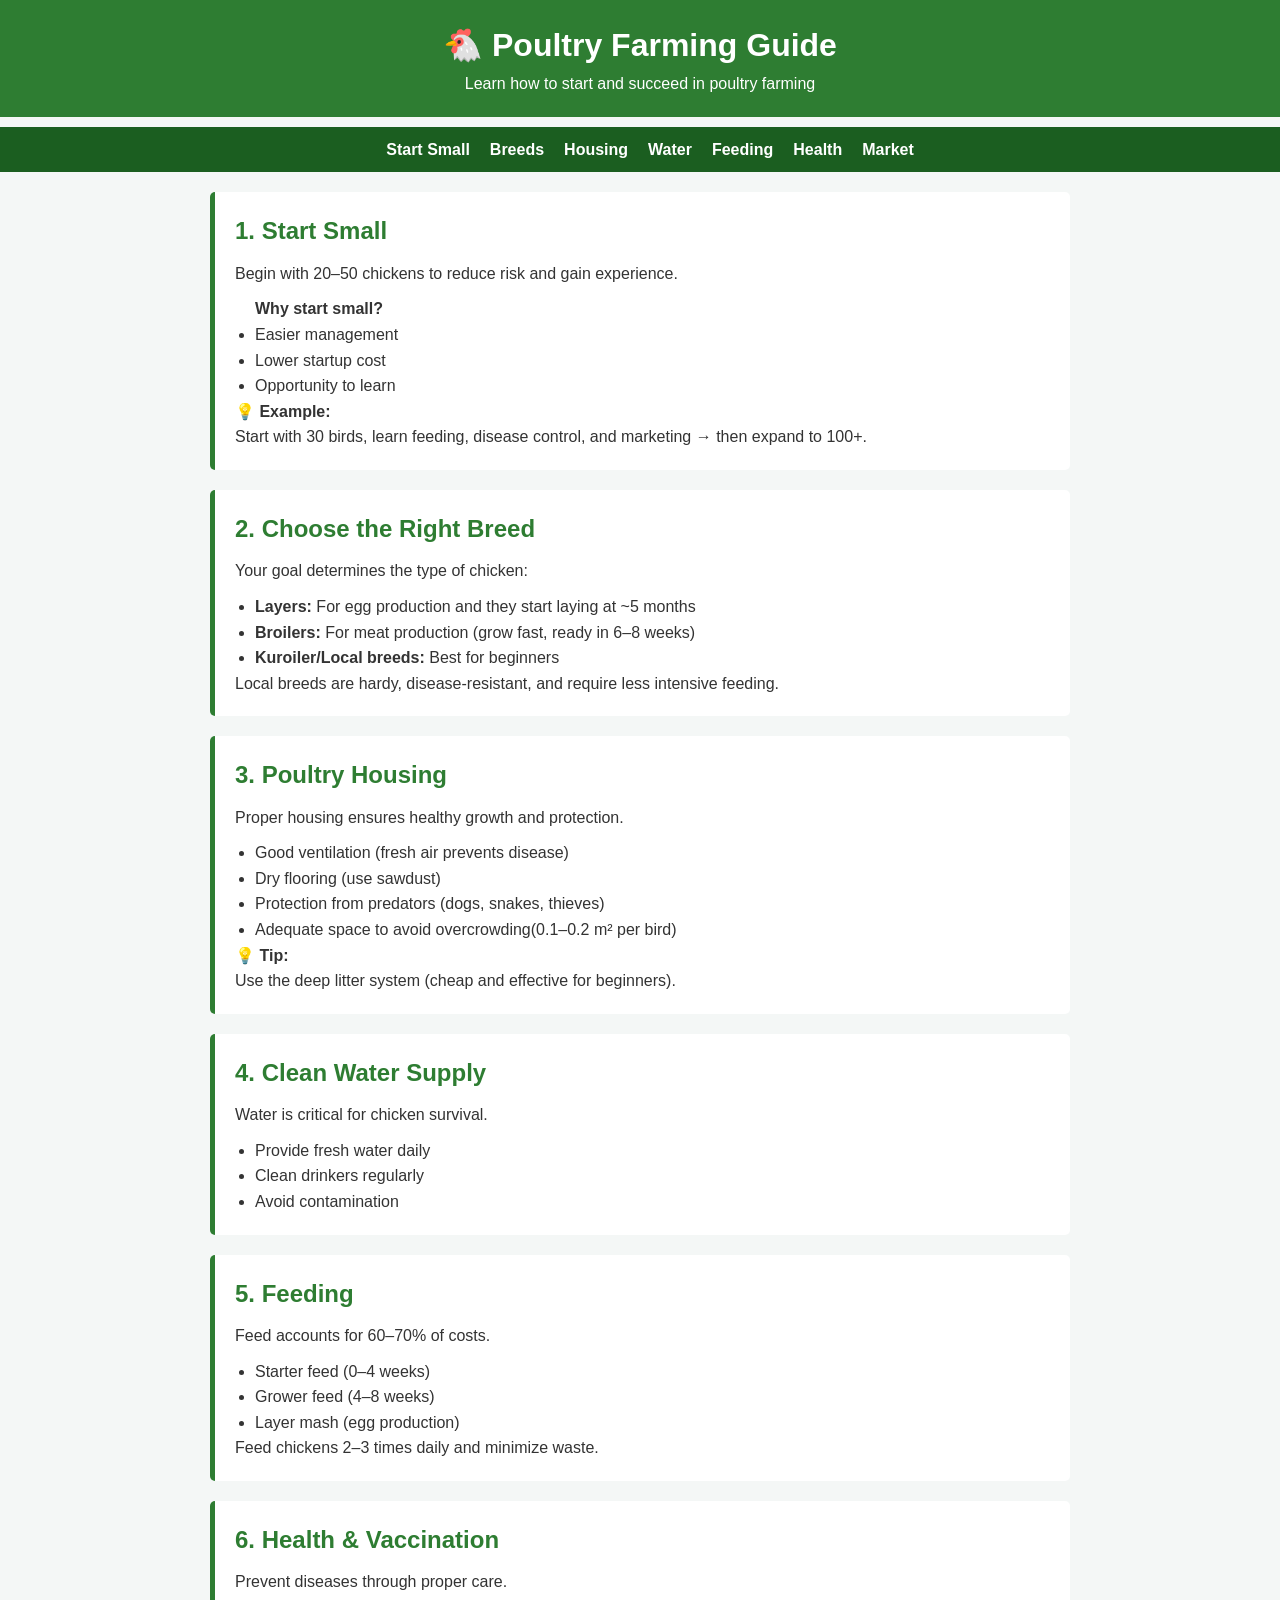
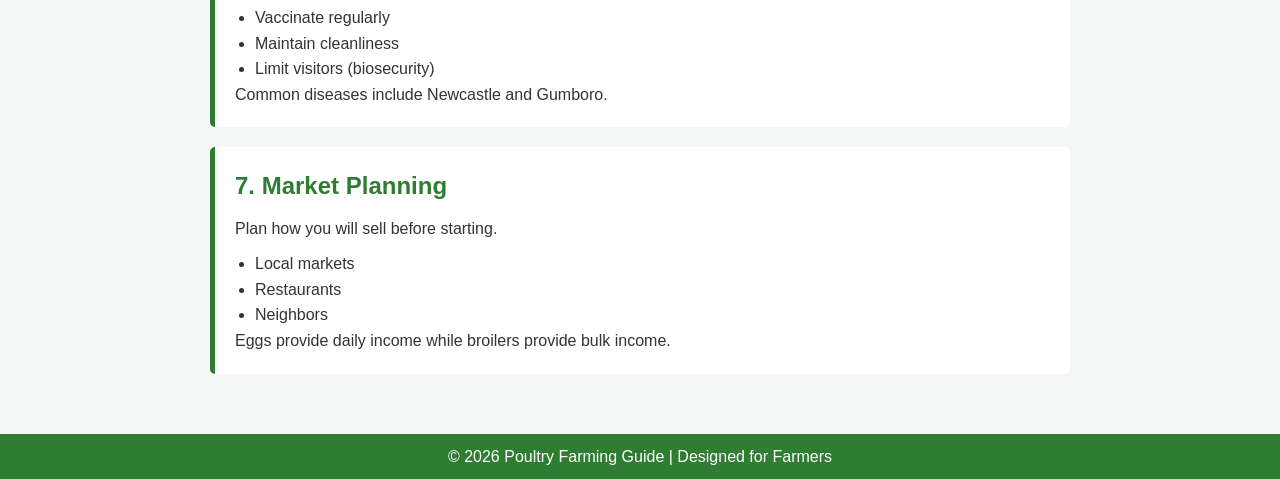
==== Poultry/index.html @ 1a9c6d1d "poultry" ====
<!DOCTYPE html>
<html lang="en">
<head>
    <meta charset="UTF-8">
    <meta name="viewport" content="width=device-width, initial-scale=1.0">
    <title>Poultry Farming Guide</title>
    <link rel="stylesheet" href="styles.css">
</head>
<body>

<header>
    <h1>🐔 Poultry Farming Guide</h1>
    <p>Learn how to start and succeed in poultry farming</p>
</header>

<nav>
    <ul>
        <li><a href="#start">Start Small</a></li>
        <li><a href="#breed">Breeds</a></li>
        <li><a href="#housing">Housing</a></li>
        <li><a href="#water">Water</a></li>
        <li><a href="#feeding">Feeding</a></li>
        <li><a href="#health">Health</a></li>
        <li><a href="#market">Market</a></li>
    </ul>
</nav>

<main>

<section id="start">
    <h2>1. Start Small</h2>
    <p>Begin with 20–50 chickens to reduce risk and gain experience.</p>
    
    <ul>
        <h4>Why start small?</h4>
        <li>Easier management</li>
        <li>Lower startup cost</li>
        <li>Opportunity to learn</li>
    </ul>
    <h4>💡 Example:</h4>
    <p>Start with 30 birds, learn feeding, disease control, and marketing → then expand to 100+.</p>
</section>

<section id="breed">
    <h2>2. Choose the Right Breed</h2>
    <p>Your goal determines the type of chicken:</p>
    <ul>
        <li><strong>Layers:</strong> For egg production and they start laying at ~5 months</li>
        <li><strong>Broilers:</strong> For meat production (grow fast, ready in 6–8 weeks)</li>
        <li><strong>Kuroiler/Local breeds:</strong> Best for beginners</li>
    </ul>
    <p>Local breeds are hardy, disease-resistant, and require less intensive feeding.</p>
</section>

<section id="housing">
    <h2>3. Poultry Housing</h2>
    <p>Proper housing ensures healthy growth and protection.</p>
    <ul>
        <li>Good ventilation (fresh air prevents disease)</li>
        <li>Dry flooring (use sawdust)</li>
        <li>Protection from predators (dogs, snakes, thieves)</li>
        <li>Adequate space to avoid overcrowding(0.1–0.2 m² per bird)</li>
    </ul>
    <h4>💡 Tip:</h4>
    <p>Use the deep litter system (cheap and effective for beginners).</p>
</section>

<section id="water">
    <h2>4. Clean Water Supply</h2>
    <p>Water is critical for chicken survival.</p>
    <ul>
        <li>Provide fresh water daily</li>
        <li>Clean drinkers regularly</li>
        <li>Avoid contamination</li>
    </ul>
</section>

<section id="feeding">
    <h2>5. Feeding</h2>
    <p>Feed accounts for 60–70% of costs.</p>
    <ul>
        <li>Starter feed (0–4 weeks)</li>
        <li>Grower feed (4–8 weeks)</li>
        <li>Layer mash (egg production)</li>
    </ul>
    <p>Feed chickens 2–3 times daily and minimize waste.</p>
</section>

<section id="health">
    <h2>6. Health & Vaccination</h2>
    <p>Prevent diseases through proper care.</p>
    <ul>
        <li>Vaccinate regularly</li>
        <li>Maintain cleanliness</li>
        <li>Limit visitors (biosecurity)</li>
    </ul>
    <p>Common diseases include Newcastle and Gumboro.</p>
</section>

<section id="market">
    <h2>7. Market Planning</h2>
    <p>Plan how you will sell before starting.</p>
    <ul>
        <li>Local markets</li>
        <li>Restaurants</li>
        <li>Neighbors</li>
    </ul>
    <p>Eggs provide daily income while broilers provide bulk income.</p>
</section>

</main>

<footer>
    <p>© 2026 Poultry Farming Guide | Designed for Farmers</p>
</footer>

</body>
</html>
---- Poultry/styles.css ----
* {
    margin: 0;
    padding: 0;
    box-sizing: border-box;
    font-family: Arial, sans-serif;
}

body {
    background-color: #f4f7f6;
    color: #333;
    line-height: 1.6;
}

header {
    background-color: #2e7d32;
    color: white;
    text-align: center;
    padding: 20px;
}

nav {
    background-color: #1b5e20;
}

nav ul {
    display: flex;
    justify-content: center;
    list-style: none;
}

nav ul li {
    margin: 10px;
}

nav ul li a {
    color: white;
    text-decoration: none;
    font-weight: bold;
}

nav ul li a:hover {
    text-decoration: underline;
}

main {
    padding: 20px;
    max-width: 900px;
    margin: auto;
}

section {
    background: white;
    margin-bottom: 20px;
    padding: 20px;
    border-left: 5px solid #2e7d32;
    border-radius: 5px;
}

h2 {
    margin-bottom: 10px;
    color: #2e7d32;
}

ul {
    margin-top: 10px;
    padding-left: 20px;
}

footer {
    text-align: center;
    background-color: #2e7d32;
    color: white;
    padding: 10px;
    margin-top: 20px;
}
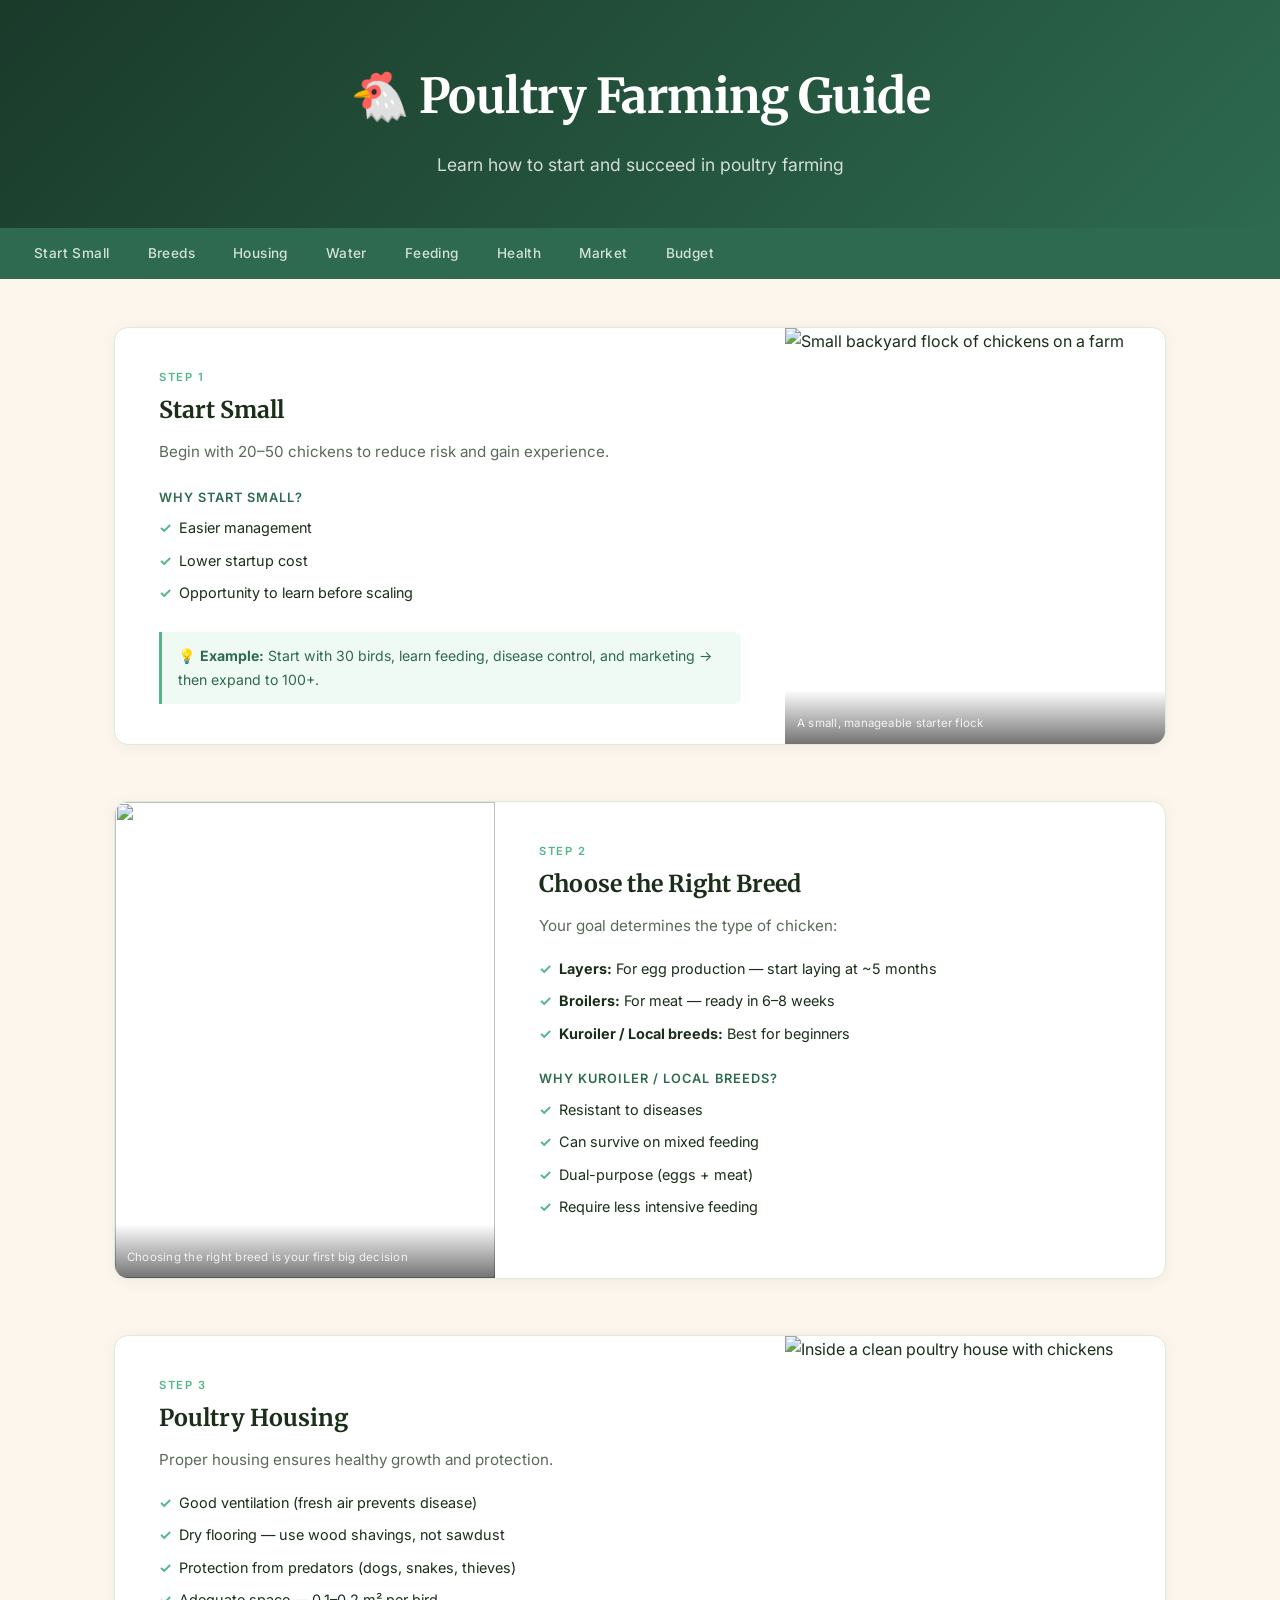
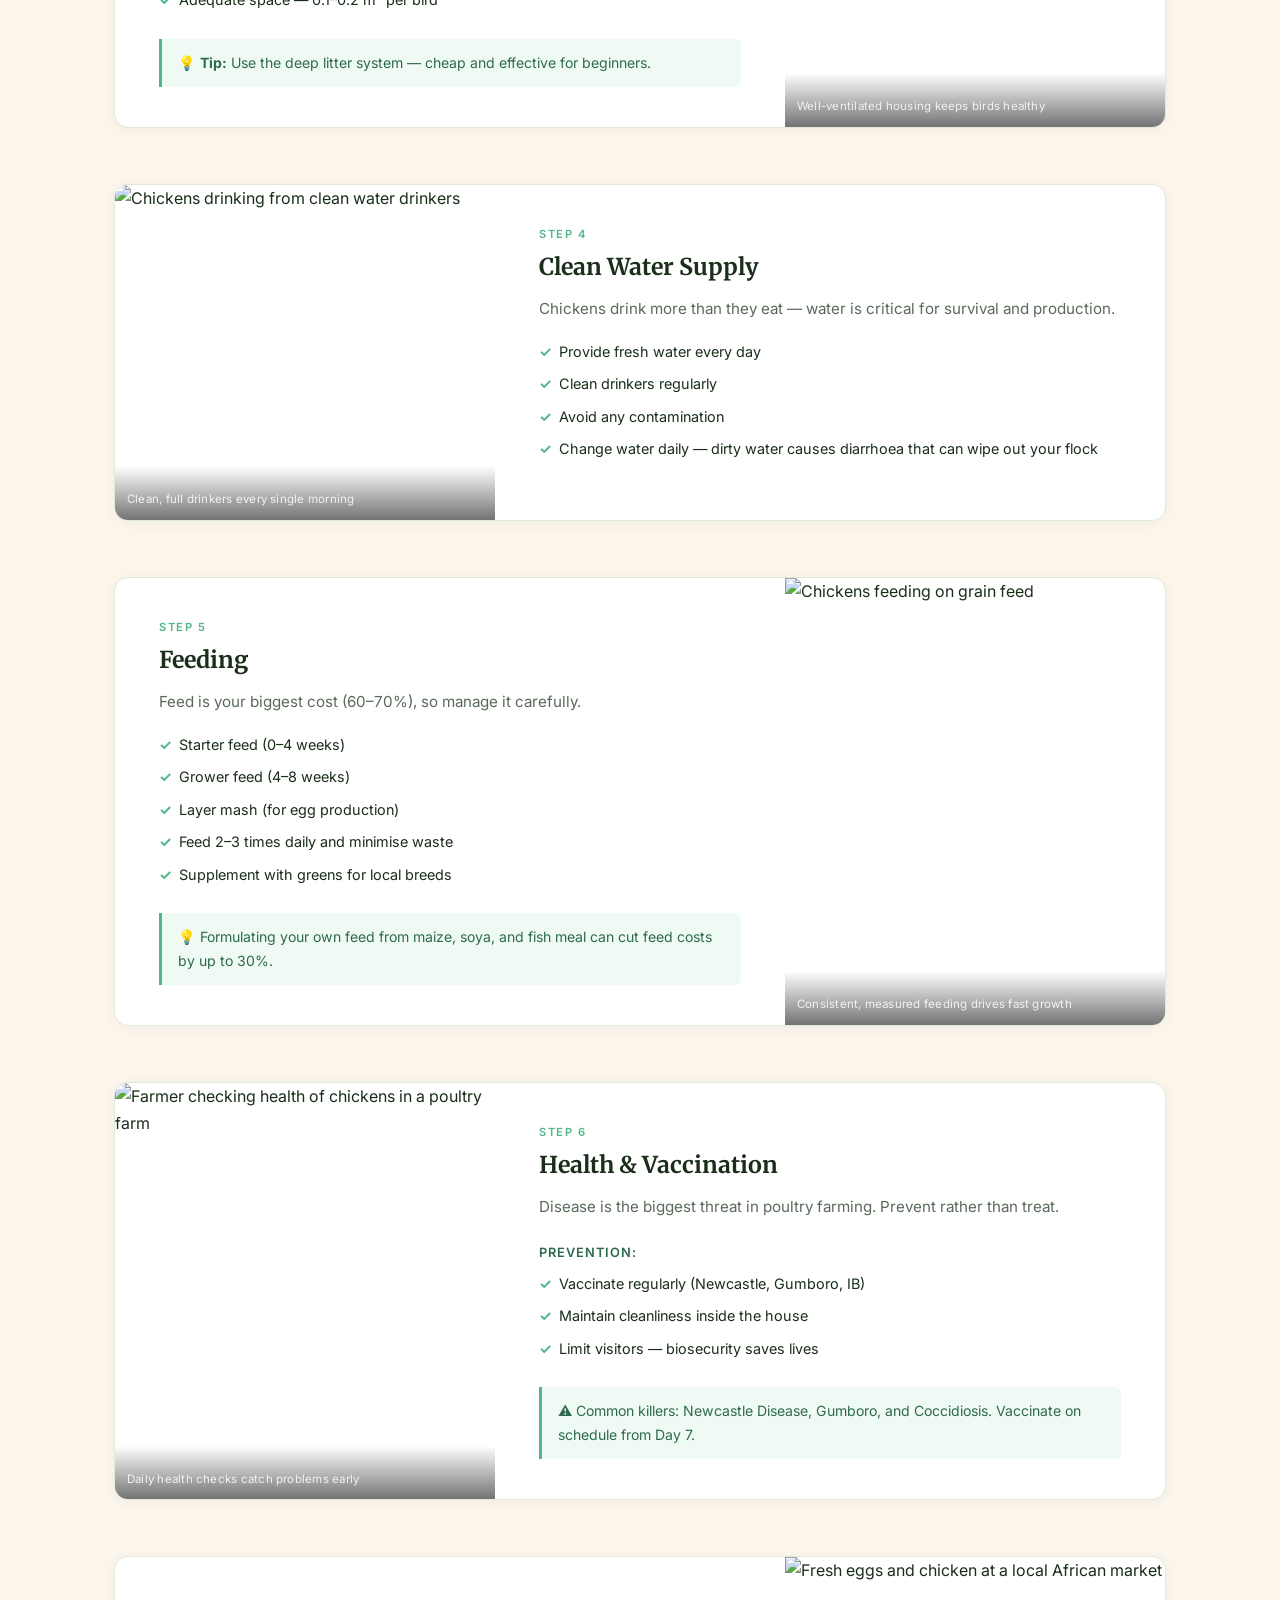
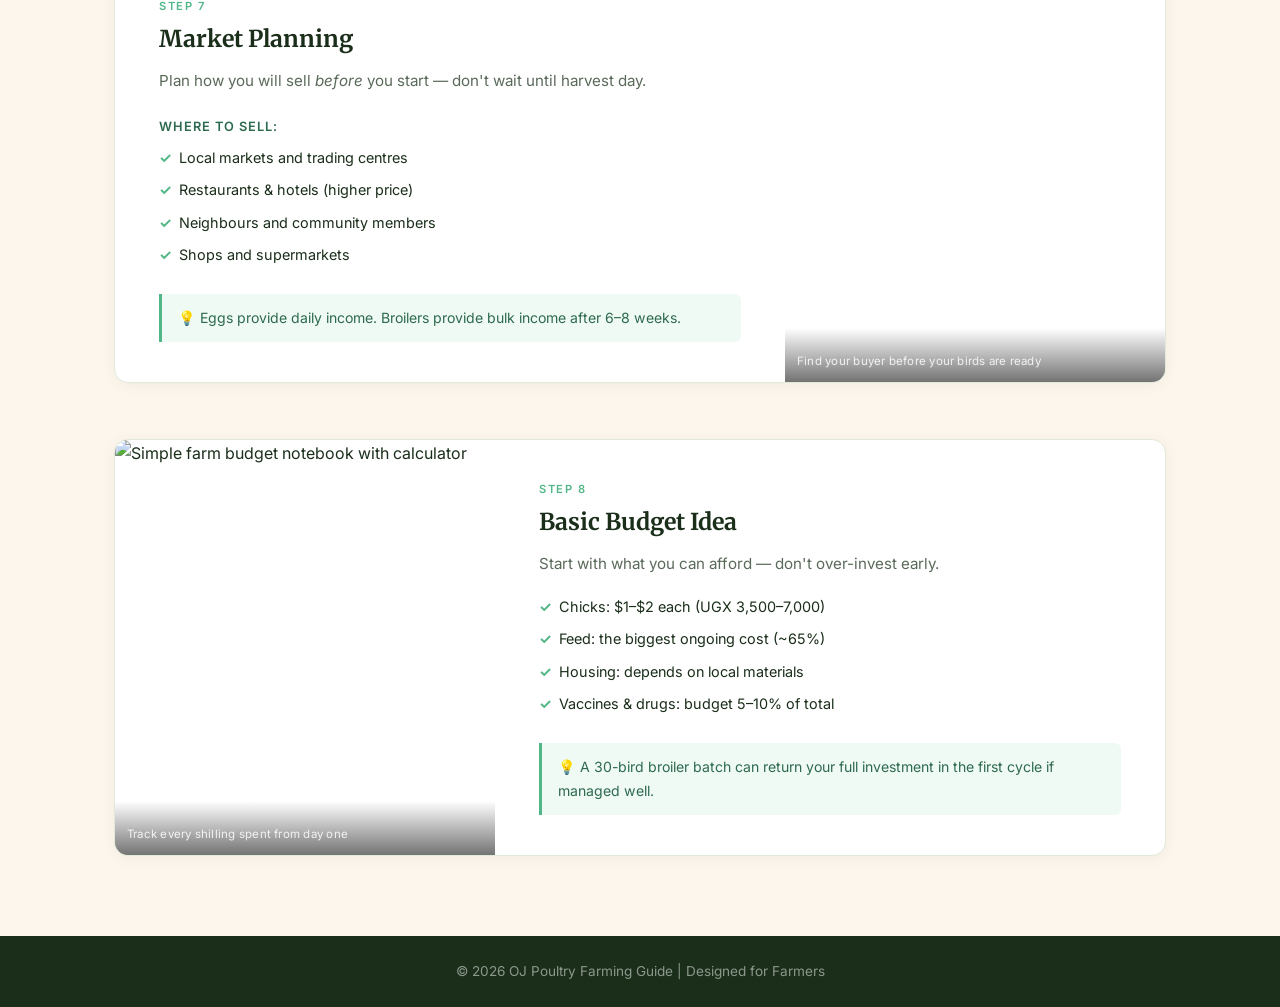
==== commit c127b8b8: "poultry" ====
--- a/Poultry/index.html
+++ b/Poultry/index.html
@@ -1,3 +1,4 @@
+
 
 <!DOCTYPE html>
 <html lang="en">
@@ -5,6 +6,7 @@
     <meta charset="UTF-8">
     <meta name="viewport" content="width=device-width, initial-scale=1.0">
     <title>Poultry Farming Guide</title>
+    <link href="https://fonts.googleapis.com/css2?family=Merriweather:wght@700&family=Inter:wght@400;500;600&display=swap" rel="stylesheet">
     <link rel="stylesheet" href="styles.css">
 </head>
 <body>
@@ -23,96 +25,222 @@
         <li><a href="#feeding">Feeding</a></li>
         <li><a href="#health">Health</a></li>
         <li><a href="#market">Market</a></li>
+        <li><a href="#budget">Budget</a></li>
     </ul>
 </nav>
 
 <main>
 
-<section id="start">
-    <h2>1. Start Small</h2>
-    <p>Begin with 20–50 chickens to reduce risk and gain experience.</p>
-    
-    <ul>
-        <h4>Why start small?</h4>
-        <li>Easier management</li>
-        <li>Lower startup cost</li>
-        <li>Opportunity to learn</li>
-    </ul>
-    <h4>💡 Example:</h4>
-    <p>Start with 30 birds, learn feeding, disease control, and marketing → then expand to 100+.</p>
-</section>
-
-<section id="breed">
-    <h2>2. Choose the Right Breed</h2>
-    <p>Your goal determines the type of chicken:</p>
-    <ul>
-        <li><strong>Layers:</strong> For egg production and they start laying at ~5 months</li>
-        <li><strong>Broilers:</strong> For meat production (grow fast, ready in 6–8 weeks)</li>
-        <li><strong>Kuroiler/Local breeds:</strong> Best for beginners</li>
-    </ul>
-    <p>Local breeds are hardy, disease-resistant, and require less intensive feeding.</p>
-</section>
-
-<section id="housing">
-    <h2>3. Poultry Housing</h2>
-    <p>Proper housing ensures healthy growth and protection.</p>
-    <ul>
-        <li>Good ventilation (fresh air prevents disease)</li>
-        <li>Dry flooring (use sawdust)</li>
-        <li>Protection from predators (dogs, snakes, thieves)</li>
-        <li>Adequate space to avoid overcrowding(0.1–0.2 m² per bird)</li>
-    </ul>
-    <h4>💡 Tip:</h4>
-    <p>Use the deep litter system (cheap and effective for beginners).</p>
-</section>
-
-<section id="water">
-    <h2>4. Clean Water Supply</h2>
-    <p>Water is critical for chicken survival.</p>
-    <ul>
-        <li>Provide fresh water daily</li>
-        <li>Clean drinkers regularly</li>
-        <li>Avoid contamination</li>
-    </ul>
-</section>
-
-<section id="feeding">
-    <h2>5. Feeding</h2>
-    <p>Feed accounts for 60–70% of costs.</p>
-    <ul>
-        <li>Starter feed (0–4 weeks)</li>
-        <li>Grower feed (4–8 weeks)</li>
-        <li>Layer mash (egg production)</li>
-    </ul>
-    <p>Feed chickens 2–3 times daily and minimize waste.</p>
-</section>
-
-<section id="health">
-    <h2>6. Health & Vaccination</h2>
-    <p>Prevent diseases through proper care.</p>
-    <ul>
-        <li>Vaccinate regularly</li>
-        <li>Maintain cleanliness</li>
-        <li>Limit visitors (biosecurity)</li>
-    </ul>
-    <p>Common diseases include Newcastle and Gumboro.</p>
-</section>
-
-<section id="market">
-    <h2>7. Market Planning</h2>
-    <p>Plan how you will sell before starting.</p>
-    <ul>
-        <li>Local markets</li>
-        <li>Restaurants</li>
-        <li>Neighbors</li>
-    </ul>
-    <p>Eggs provide daily income while broilers provide bulk income.</p>
-</section>
+    <!-- 1. START SMALL -->
+    <div class="section-card" id="start">
+        <div class="section-body">
+            <span class="section-num">Step 1</span>
+            <h2>Start Small</h2>
+            <p>Begin with 20–50 chickens to reduce risk and gain experience.</p>
+            <h4>Why start small?</h4>
+            <ul>
+                <li>Easier management</li>
+                <li>Lower startup cost</li>
+                <li>Opportunity to learn before scaling</li>
+            </ul>
+            <div class="tip-box">
+                💡 <strong>Example:</strong> Start with 30 birds, learn feeding, disease control, and marketing → then expand to 100+.
+            </div>
+        </div>
+        <div class="section-img">
+            <img
+                src="https://images.unsplash.com/photo-1548550023-2bdb3c5beed7?w=800&auto=format&fit=crop"
+                alt="Small backyard flock of chickens on a farm"
+                loading="lazy"
+            />
+            <div class="img-caption">A small, manageable starter flock</div>
+        </div>
+    </div>
+
+    <!-- 2. BREEDS -->
+    <div class="section-card flip" id="breed">
+        <div class="section-body">
+            <span class="section-num">Step 2</span>
+            <h2>Choose the Right Breed</h2>
+            <p>Your goal determines the type of chicken:</p>
+            <ul>
+                <li><strong>Layers:</strong> For egg production — start laying at ~5 months</li>
+                <li><strong>Broilers:</strong> For meat — ready in 6–8 weeks</li>
+                <li><strong>Kuroiler / Local breeds:</strong> Best for beginners</li>
+            </ul>
+            <h4>Why Kuroiler / local breeds?</h4>
+            <ul>
+                <li>Resistant to diseases</li>
+                <li>Can survive on mixed feeding</li>
+                <li>Dual-purpose (eggs + meat)</li>
+                <li>Require less intensive feeding</li>
+            </ul>
+        </div>
+        <div class="section-img">
+            <img src=images/kuroiler.jpg/>
+            <div class="img-caption">Choosing the right breed is your first big decision</div>
+        </div>
+    </div>
+
+    <!-- 3. HOUSING -->
+    <div class="section-card" id="housing">
+        <div class="section-body">
+            <span class="section-num">Step 3</span>
+            <h2>Poultry Housing</h2>
+            <p>Proper housing ensures healthy growth and protection.</p>
+            <ul>
+                <li>Good ventilation (fresh air prevents disease)</li>
+                <li>Dry flooring — use wood shavings, not sawdust</li>
+                <li>Protection from predators (dogs, snakes, thieves)</li>
+                <li>Adequate space — 0.1–0.2 m² per bird</li>
+            </ul>
+            <div class="tip-box">
+                💡 <strong>Tip:</strong> Use the deep litter system — cheap and effective for beginners.
+            </div>
+        </div>
+        <div class="section-img">
+            <img
+                src="https://images.unsplash.com/photo-1612170153139-6f881ff067e0?w=800&auto=format&fit=crop"
+                alt="Inside a clean poultry house with chickens"
+                loading="lazy"
+            />
+            <div class="img-caption">Well-ventilated housing keeps birds healthy</div>
+        </div>
+    </div>
+
+    <!-- 4. WATER -->
+    <div class="section-card flip" id="water">
+        <div class="section-body">
+            <span class="section-num">Step 4</span>
+            <h2>Clean Water Supply</h2>
+            <p>Chickens drink more than they eat — water is critical for survival and production.</p>
+            <ul>
+                <li>Provide fresh water every day</li>
+                <li>Clean drinkers regularly</li>
+                <li>Avoid any contamination</li>
+                <li>Change water daily — dirty water causes diarrhoea that can wipe out your flock</li>
+            </ul>
+        </div>
+        <div class="section-img">
+            <img
+                src="https://images.unsplash.com/photo-1485637701894-09ad422f6de6?w=800&auto=format&fit=crop"
+                alt="Chickens drinking from clean water drinkers"
+                loading="lazy"
+            />
+            <div class="img-caption">Clean, full drinkers every single morning</div>
+        </div>
+    </div>
+
+    <!-- 5. FEEDING -->
+    <div class="section-card" id="feeding">
+        <div class="section-body">
+            <span class="section-num">Step 5</span>
+            <h2>Feeding</h2>
+            <p>Feed is your biggest cost (60–70%), so manage it carefully.</p>
+            <ul>
+                <li>Starter feed (0–4 weeks)</li>
+                <li>Grower feed (4–8 weeks)</li>
+                <li>Layer mash (for egg production)</li>
+                <li>Feed 2–3 times daily and minimise waste</li>
+                <li>Supplement with greens for local breeds</li>
+            </ul>
+            <div class="tip-box">
+                💡 Formulating your own feed from maize, soya, and fish meal can cut feed costs by up to 30%.
+            </div>
+        </div>
+        <div class="section-img">
+            <img
+                src="https://images.unsplash.com/photo-1564349683136-77e08dba1ef7?w=800&auto=format&fit=crop"
+                alt="Chickens feeding on grain feed"
+                loading="lazy"
+            />
+            <div class="img-caption">Consistent, measured feeding drives fast growth</div>
+        </div>
+    </div>
+
+    <!-- 6. HEALTH -->
+    <div class="section-card flip" id="health">
+        <div class="section-body">
+            <span class="section-num">Step 6</span>
+            <h2>Health &amp; Vaccination</h2>
+            <p>Disease is the biggest threat in poultry farming. Prevent rather than treat.</p>
+            <h4>Prevention:</h4>
+            <ul>
+                <li>Vaccinate regularly (Newcastle, Gumboro, IB)</li>
+                <li>Maintain cleanliness inside the house</li>
+                <li>Limit visitors — biosecurity saves lives</li>
+            </ul>
+            <div class="tip-box">
+                ⚠️ Common killers: Newcastle Disease, Gumboro, and Coccidiosis. Vaccinate on schedule from Day 7.
+            </div>
+        </div>
+        <div class="section-img">
+            <img
+                src="https://images.unsplash.com/photo-1559963110-71b394e7494d?w=800&auto=format&fit=crop"
+                alt="Farmer checking health of chickens in a poultry farm"
+                loading="lazy"
+            />
+            <div class="img-caption">Daily health checks catch problems early</div>
+        </div>
+    </div>
+
+    <!-- 7. MARKET -->
+    <div class="section-card" id="market">
+        <div class="section-body">
+            <span class="section-num">Step 7</span>
+            <h2>Market Planning</h2>
+            <p>Plan how you will sell <em>before</em> you start — don't wait until harvest day.</p>
+            <h4>Where to sell:</h4>
+            <ul>
+                <li>Local markets and trading centres</li>
+                <li>Restaurants &amp; hotels (higher price)</li>
+                <li>Neighbours and community members</li>
+                <li>Shops and supermarkets</li>
+            </ul>
+            <div class="tip-box">
+                💡 Eggs provide daily income. Broilers provide bulk income after 6–8 weeks.
+            </div>
+        </div>
+        <div class="section-img">
+            <img
+                src="https://images.unsplash.com/photo-1542838132-92c53300491e?w=800&auto=format&fit=crop"
+                alt="Fresh eggs and chicken at a local African market"
+                loading="lazy"
+            />
+            <div class="img-caption">Find your buyer before your birds are ready</div>
+        </div>
+    </div>
+
+    <!-- 8. BUDGET -->
+    <div class="section-card flip" id="budget">
+        <div class="section-body">
+            <span class="section-num">Step 8</span>
+            <h2>Basic Budget Idea</h2>
+            <p>Start with what you can afford — don't over-invest early.</p>
+            <ul>
+                <li>Chicks: $1–$2 each (UGX 3,500–7,000)</li>
+                <li>Feed: the biggest ongoing cost (~65%)</li>
+                <li>Housing: depends on local materials</li>
+                <li>Vaccines &amp; drugs: budget 5–10% of total</li>
+            </ul>
+            <div class="tip-box">
+                💡 A 30-bird broiler batch can return your full investment in the first cycle if managed well.
+            </div>
+        </div>
+        <div class="section-img">
+            <img
+                src="https://images.unsplash.com/photo-1554224155-6726b3ff858f?w=800&auto=format&fit=crop"
+                alt="Simple farm budget notebook with calculator"
+                loading="lazy"
+            />
+            <div class="img-caption">Track every shilling spent from day one</div>
+        </div>
+    </div>
 
 </main>
 
 <footer>
-    <p>© 2026 Poultry Farming Guide | Designed for Farmers</p>
+    <p>© 2026 OJ Poultry Farming Guide | Designed for Farmers</p>
 </footer>
 
 </body>
--- a/Poultry/styles.css
+++ b/Poultry/styles.css
@@ -1,76 +1,253 @@
-
-* {
+/* ============================================================
+   Poultry Farming Guide — styles.css
+   ============================================================ */
+
+/* ---------- Reset & Variables ---------- */
+*, *::before, *::after {
+    box-sizing: border-box;
     margin: 0;
     padding: 0;
-    box-sizing: border-box;
-    font-family: Arial, sans-serif;
-}
-
+}
+
+:root {
+    --green:  #2D6A4F;
+    --lime:   #52B788;
+    --gold:   #D4A017;
+    --sand:   #FDF6EC;
+    --white:  #FFFFFF;
+    --ink:    #1A2E1A;
+    --muted:  #5A6A5A;
+    --border: #E0EAD8;
+}
+
+/* ---------- Base ---------- */
 body {
-    background-color: #f4f7f6;
-    color: #333;
-    line-height: 1.6;
-}
-
+    font-family: 'Inter', sans-serif;
+    background: var(--sand);
+    color: var(--ink);
+    line-height: 1.7;
+}
+
+/* ---------- Header ---------- */
 header {
-    background-color: #2e7d32;
+    background: linear-gradient(135deg, #1A3A2A 0%, #2D6A4F 100%);
     color: white;
     text-align: center;
-    padding: 20px;
-}
-
+    padding: 56px 24px 48px;
+}
+
+header h1 {
+    font-family: 'Merriweather', serif;
+    font-size: clamp(1.8rem, 4vw, 3rem);
+    margin-bottom: 12px;
+    letter-spacing: -0.01em;
+}
+
+header p {
+    font-size: 1.1rem;
+    opacity: 0.8;
+}
+
+/* ---------- Navigation ---------- */
 nav {
-    background-color: #1b5e20;
+    background: var(--green);
+    position: sticky;
+    top: 0;
+    z-index: 50;
+    overflow-x: auto;
 }
 
 nav ul {
     display: flex;
+    list-style: none;
+    padding: 0 16px;
+    gap: 2px;
+    white-space: nowrap;
+}
+
+nav ul li a {
+    display: block;
+    padding: 14px 18px;
+    color: rgba(255, 255, 255, 0.8);
+    text-decoration: none;
+    font-size: 0.85rem;
+    font-weight: 500;
+    letter-spacing: 0.03em;
+    transition: color 0.2s, background 0.2s;
+    border-radius: 4px 4px 0 0;
+}
+
+nav ul li a:hover {
+    color: white;
+    background: rgba(255, 255, 255, 0.1);
+}
+
+/* ---------- Main Layout ---------- */
+main {
+    max-width: 1100px;
+    margin: 0 auto;
+    padding: 48px 24px 80px;
+    display: flex;
+    flex-direction: column;
+    gap: 56px;
+}
+
+/* ---------- Section Cards ---------- */
+.section-card {
+    background: var(--white);
+    border-radius: 14px;
+    overflow: hidden;
+    border: 1px solid var(--border);
+    display: grid;
+    grid-template-columns: 1fr 380px;
+    box-shadow: 0 2px 16px rgba(0, 0, 0, 0.05);
+    transition: box-shadow 0.25s;
+}
+
+.section-card:hover {
+    box-shadow: 0 6px 32px rgba(0, 0, 0, 0.10);
+}
+
+/* Flipped cards — image on the left */
+.section-card.flip {
+    grid-template-columns: 380px 1fr;
+}
+
+.section-card.flip .section-img {
+    order: -1;
+}
+
+/* ---------- Text Side ---------- */
+.section-body {
+    padding: 40px 44px;
+    display: flex;
+    flex-direction: column;
     justify-content: center;
+}
+
+.section-num {
+    font-size: 0.7rem;
+    font-weight: 600;
+    letter-spacing: 0.14em;
+    text-transform: uppercase;
+    color: var(--lime);
+    margin-bottom: 8px;
+    font-family: 'Inter', monospace;
+}
+
+.section-body h2 {
+    font-family: 'Merriweather', serif;
+    font-size: 1.45rem;
+    color: var(--ink);
+    margin-bottom: 14px;
+    line-height: 1.3;
+}
+
+.section-body > p {
+    color: var(--muted);
+    font-size: 0.95rem;
+    margin-bottom: 18px;
+}
+
+.section-body ul {
     list-style: none;
-}
-
-nav ul li {
-    margin: 10px;
-}
-
-nav ul li a {
-    color: white;
-    text-decoration: none;
-    font-weight: bold;
-}
-
-nav ul li a:hover {
-    text-decoration: underline;
-}
-
-main {
-    padding: 20px;
-    max-width: 900px;
-    margin: auto;
-}
-
-section {
-    background: white;
-    margin-bottom: 20px;
-    padding: 20px;
-    border-left: 5px solid #2e7d32;
-    border-radius: 5px;
-}
-
-h2 {
-    margin-bottom: 10px;
-    color: #2e7d32;
-}
-
-ul {
-    margin-top: 10px;
+    display: flex;
+    flex-direction: column;
+    gap: 8px;
+    margin-bottom: 18px;
+}
+
+.section-body ul li {
     padding-left: 20px;
-}
-
+    position: relative;
+    font-size: 0.9rem;
+    color: var(--ink);
+}
+
+.section-body ul li::before {
+    content: '✓';
+    position: absolute;
+    left: 0;
+    color: var(--lime);
+    font-weight: 700;
+}
+
+.section-body h4 {
+    font-size: 0.8rem;
+    font-weight: 600;
+    text-transform: uppercase;
+    letter-spacing: 0.08em;
+    color: var(--green);
+    margin-bottom: 8px;
+    margin-top: 4px;
+}
+
+.tip-box {
+    background: #F0FAF4;
+    border-left: 3px solid var(--lime);
+    border-radius: 0 6px 6px 0;
+    padding: 12px 16px;
+    font-size: 0.88rem;
+    color: #2D6A4F;
+    margin-top: 8px;
+}
+
+/* ---------- Image Side ---------- */
+.section-img {
+    position: relative;
+    overflow: hidden;
+    min-height: 280px;
+}
+
+.section-img img {
+    width: 100%;
+    height: 100%;
+    object-fit: cover;
+    display: block;
+    transition: transform 0.5s ease;
+}
+
+.section-card:hover .section-img img {
+    transform: scale(1.04);
+}
+
+.img-caption {
+    position: absolute;
+    bottom: 0;
+    left: 0;
+    right: 0;
+    background: linear-gradient(transparent, rgba(0, 0, 0, 0.55));
+    color: rgba(255, 255, 255, 0.85);
+    font-size: 0.72rem;
+    padding: 24px 12px 10px;
+    letter-spacing: 0.02em;
+}
+
+/* ---------- Footer ---------- */
 footer {
+    background: var(--ink);
+    color: rgba(255, 255, 255, 0.5);
     text-align: center;
-    background-color: #2e7d32;
-    color: white;
-    padding: 10px;
-    margin-top: 20px;
+    padding: 24px;
+    font-size: 0.85rem;
+}
+
+/* ---------- Responsive (Mobile) ---------- */
+@media (max-width: 700px) {
+    .section-card,
+    .section-card.flip {
+        grid-template-columns: 1fr;
+    }
+
+    .section-card.flip .section-img {
+        order: 0;
+    }
+
+    .section-img {
+        min-height: 220px;
+    }
+
+    .section-body {
+        padding: 28px 24px;
+    }
 }
